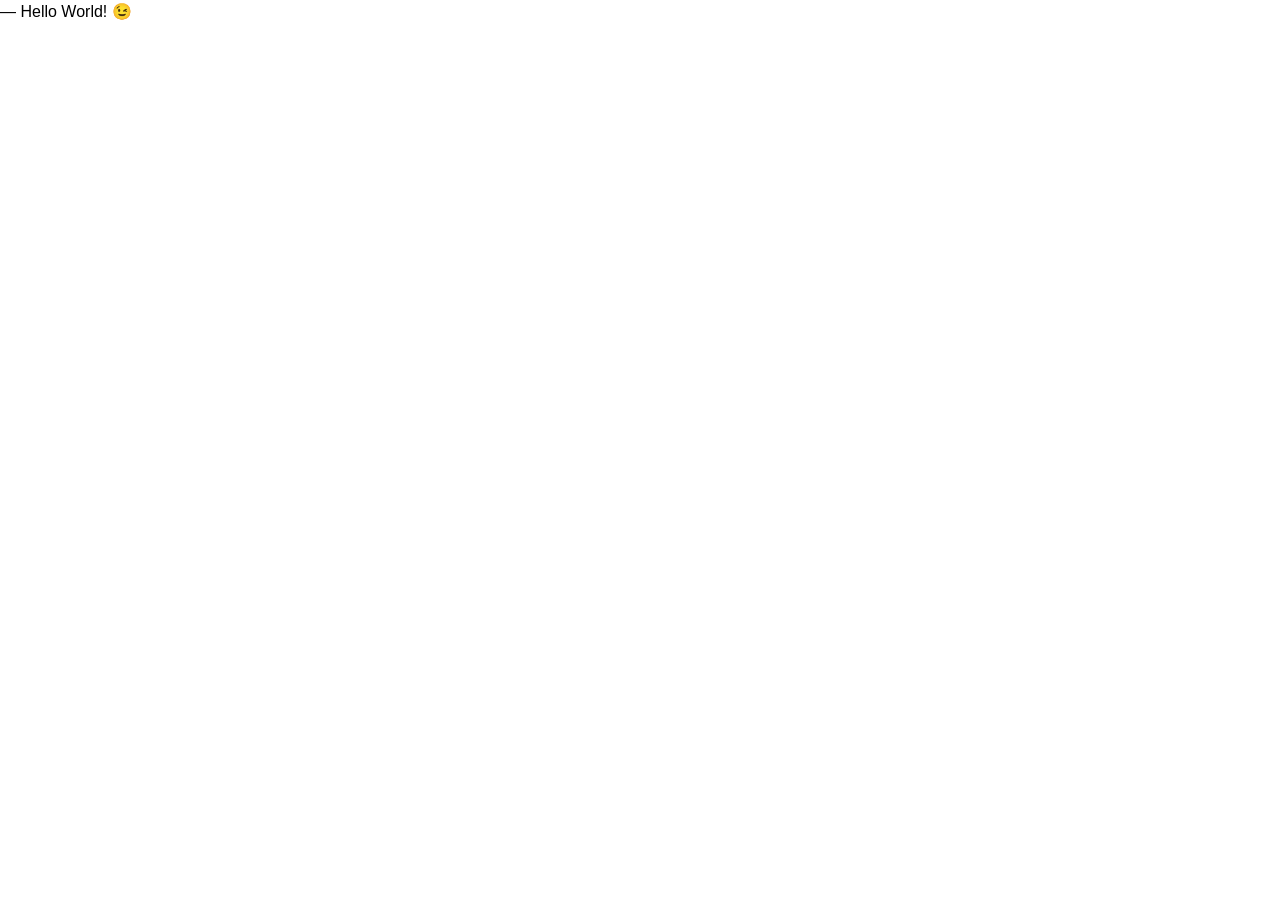
==== index.html @ 20894526 "style: add base stylesheet" ====
<!DOCTYPE html>
<html>
<head>
  <meta charset="UTF-8" />
  <meta name="viewport" content="width=device-width, initial-scale=1" />
  <link rel="stylesheet" href="styles.css" />
  <title>Résumé</title>
</head>
<body>
— Hello World! &#x1F609;
</body>
</html>
---- styles.css ----
* {
  margin: 0;
  padding: 0;
  box-sizing: border-box;
}

body {
  font-family: Arial, Helvetica, sans-serif;
  line-height: 1.5;

  --primary-text-color: #181820;
  --secondary-text-color: #5c5c62;
  --durability-text-color: #6a737d9c;
  --icon-color: #6a737d;
  --border-color: #ff9a0045;
  --text-decoration-color: #ff9a00;
}

.container {
  margin: 0 auto;
  padding: 0 30px;
  max-width: 900px;
}

.fh {
  display: flex;
  flex-direction: row;
  justify-content: space-between;
}

.fv {
  display: flex;
  flex-direction: column;
  justify-content: space-between;
}

.resume {
  margin: 50px auto;
  border: 1px solid #f5f5f5;
  box-shadow: 1px 1px 7px 7px #f5f5f5;
  padding: 30px 0;
  max-width: 900px;
}

.resume__block {
  border-bottom: 3px solid var(--border-color);
  padding-bottom: 30px;
  margin-bottom: 15px;
}

@media screen and (max-width: 576px) {
  .main-info,
  .contact_info_container {
    flex-direction: column;
  }

  .contact_info_container {
    align-items: center;
  }

  .contact-info__block:not(:last-child) {
    margin-bottom: 20px;
  }

  .experiences {
    margin-right: 0;
  }
}

/* Contact info styles */
.contact-info__header,
.contact-info__sub-header {
  text-align: center;
}

.contact-info__header {
  color: var(--primary-text-color);
  margin-bottom: 15px;
  text-decoration-color: var(--text-decoration-color);
  text-decoration-line: underline;
}

.contact-info__sub-header {
  color: var(--secondary-text-color);
  margin-bottom: 30px;
}

.contact-info__block {
  display: flex;
  flex-direction: column;
  justify-content: space-between;
}

.contact-info__block--center {
  justify-content: center;
}

.contact-info__item {
  color: var(--secondary-text-color);
  text-decoration: none;
  display: flex;
  justify-content: start;
}

.contact-info__item:not(:last-child) {
  margin-bottom: 20px;
}

.contact-info__item-icon-wrapper {
  margin-right: 10px;
  width: 20px;
  display: flex;
  justify-content: center;
}

.contact-info__item-icon path { fill: var(--icon-color); }
.contact-info__item-icon { height: 1.1428rem; vertical-align: text-bottom; }

.contact-info__avatar {
  border-radius: 50%;
  width: 100px;
  height: 100px;
  object-fit: cover;
  border: 3px solid;
  border-color: var(--text-decoration-color);
}

/* Intro & skills */
.intro { display: flex; justify-content: start; }

.intro__icon-wrapper {
  margin-right: 30px;
  width: 30px;
  display: flex;
  justify-content: center;
}

.intro__icon { height: 1.1428rem; vertical-align: text-bottom; }
.intro__icon path { fill: var(--text-decoration-color); }
.intro_text { color: var(--secondary-text-color); text-align: justify; }

.skills__header { color: var(--secondary-text-color); text-align: center; margin-bottom: 15px; }
.skills__text   { color: var(--secondary-text-color); text-align: justify; }

/* Experience / additional */
.experiences { flex: 1 1 60%; margin-right: 50px; }

.experiences__header { color: var(--secondary-text-color); text-align: left; margin-bottom: 20px; }
.experiences__company-header-durability { color: var(--durability-text-color); margin-bottom: 10px; font-size: 15px; }
.experiences__company-header-name { color: var(--primary-text-color); text-decoration: underline; margin-bottom: 20px; }

.experiences__company-project { margin-left: 15px; margin-bottom: 25px; }
.experiences__company-project-role { color: var(--durability-text-color); margin-bottom: 10px; font-size: 15px; }
.experiences__company-project-name { color: var(--primary-text-color); margin-bottom: 10px; }
.experiences__company-project-responsibilities { color: var(--secondary-text-color); padding-left: 20px; }

.additional-info { flex: 1 1 40%; }
.additional-info__education { margin-bottom: 20px; }
.additional-info__education-header { color: var(--secondary-text-color); margin-bottom: 20px; }
.additional-info__education-university-durability { color: var(--durability-text-color); margin-bottom: 10px; font-size: 15px; }
.additional-info__education-university-speciality { color: var(--primary-text-color); margin-bottom: 10px; }
.additional-info__education-university-name { color: var(--secondary-text-color); }

.additional-info__languages { margin-bottom: 20px; }
.additional-info__languages-header { color: var(--secondary-text-color); margin-bottom: 20px; }
.additional-info__languages-item { color: var(--secondary-text-color); }
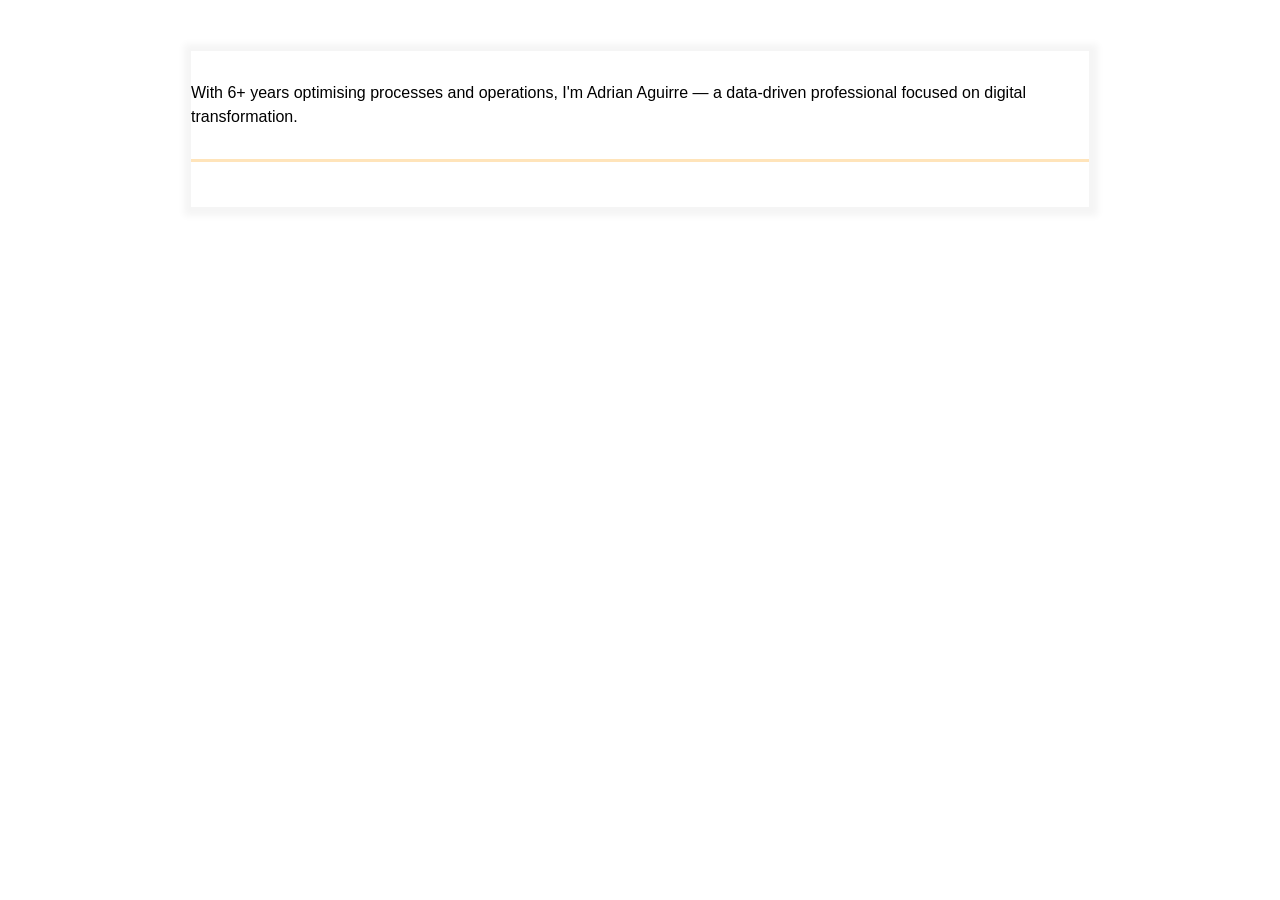
==== commit 00b16e8a: "content: add intro" ====
--- a/index.html
+++ b/index.html
@@ -7,6 +7,8 @@
   <title>Résumé</title>
 </head>
 <body>
-— Hello World! &#x1F609;
+  <main class="resume">
+    <section class="resume__block">With 6+ years optimising processes and operations, I'm Adrian Aguirre — a data‑driven professional focused on digital transformation.</section>
+  </main>
 </body>
 </html> 
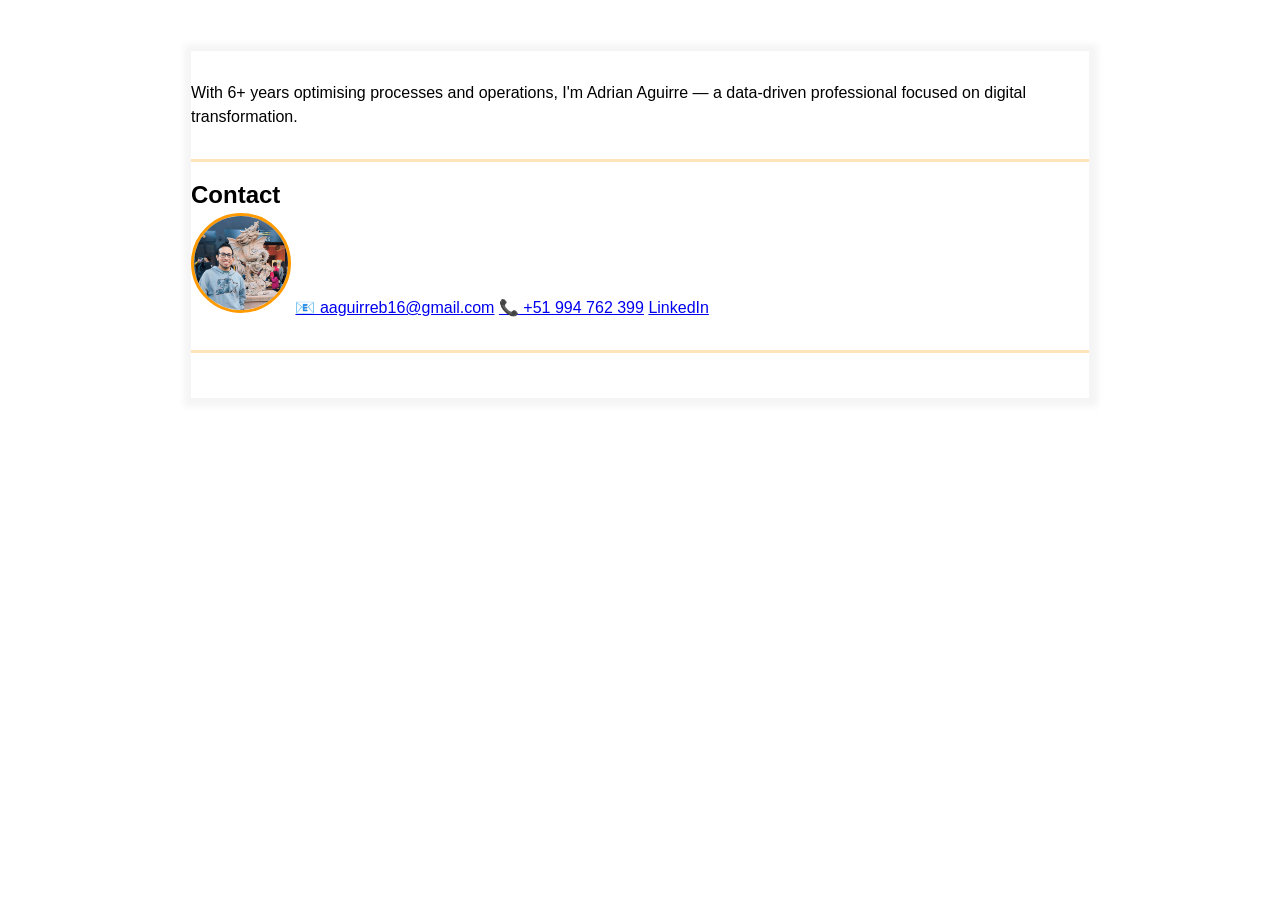
==== commit a5f12b18: "content: add contacts" ====
--- a/index.html
+++ b/index.html
@@ -9,6 +9,13 @@
 <body>
   <main class="resume">
     <section class="resume__block">With 6+ years optimising processes and operations, I'm Adrian Aguirre — a data‑driven professional focused on digital transformation.</section>
+    <section class="resume__block">
+      <h2>Contact</h2>
+      <img src="assets/avatar.png" alt="Avatar" class="contact-info__avatar">
+      <a href="mailto:aaguirreb16@gmail.com">📧 aaguirreb16@gmail.com</a>
+      <a href="tel:+51994762399">📞 +51 994 762 399</a>
+      <a href="https://www.linkedin.com/in/adragui/">LinkedIn</a>
+    </section>
   </main>
 </body>
 </html> 
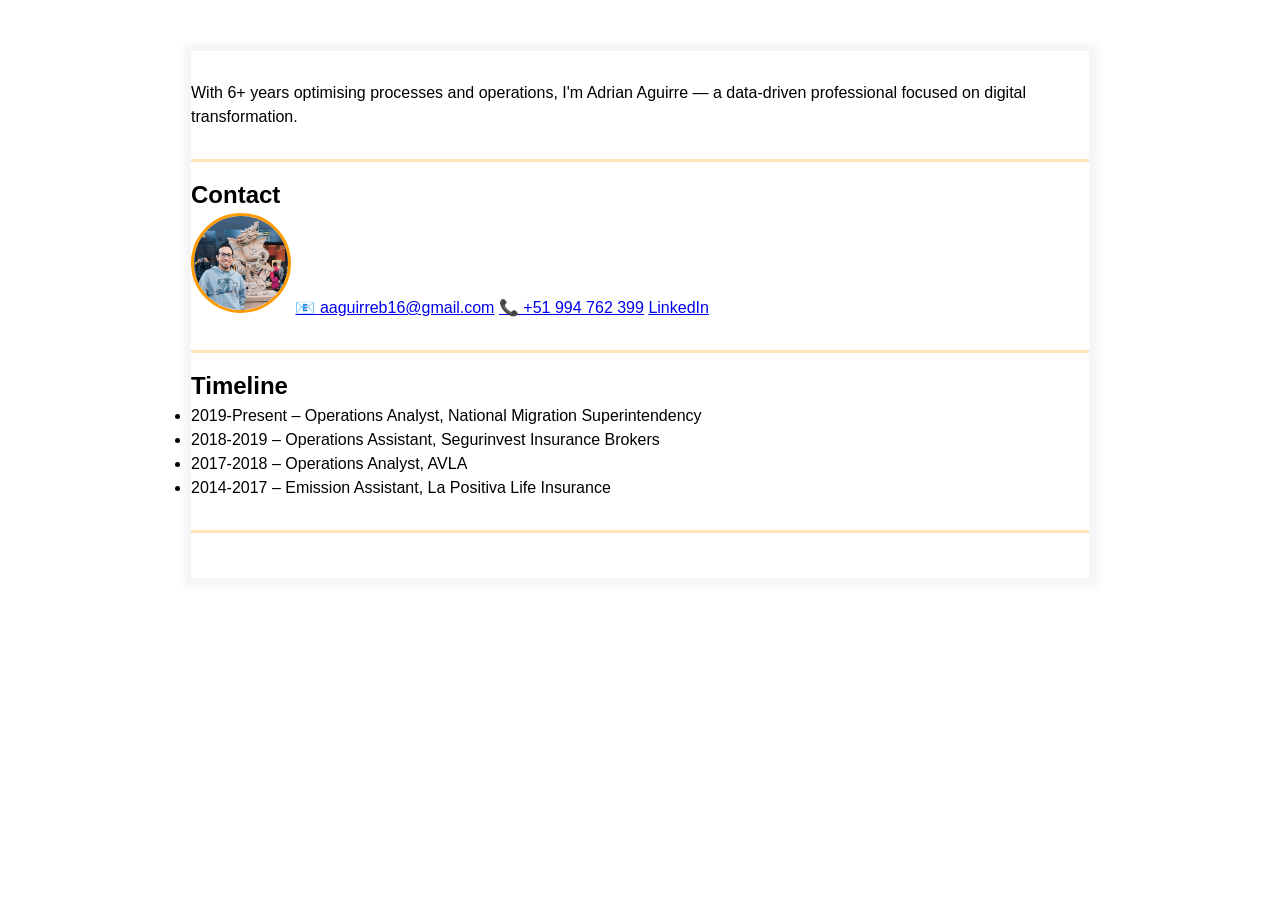
==== commit 3c06cfda: "content: add timeline" ====
--- a/index.html
+++ b/index.html
@@ -16,6 +16,15 @@
       <a href="tel:+51994762399">📞 +51 994 762 399</a>
       <a href="https://www.linkedin.com/in/adragui/">LinkedIn</a>
     </section>
+    <section class="resume__block">
+      <h2>Timeline</h2>
+      <ul>
+        <li>2019‑Present – Operations Analyst, National Migration Superintendency</li>
+        <li>2018‑2019 – Operations Assistant, Segurinvest Insurance Brokers</li>
+        <li>2017‑2018 – Operations Analyst, AVLA</li>
+        <li>2014‑2017 – Emission Assistant, La Positiva Life Insurance</li>
+      </ul>
+    </section>
   </main>
 </body>
 </html> 
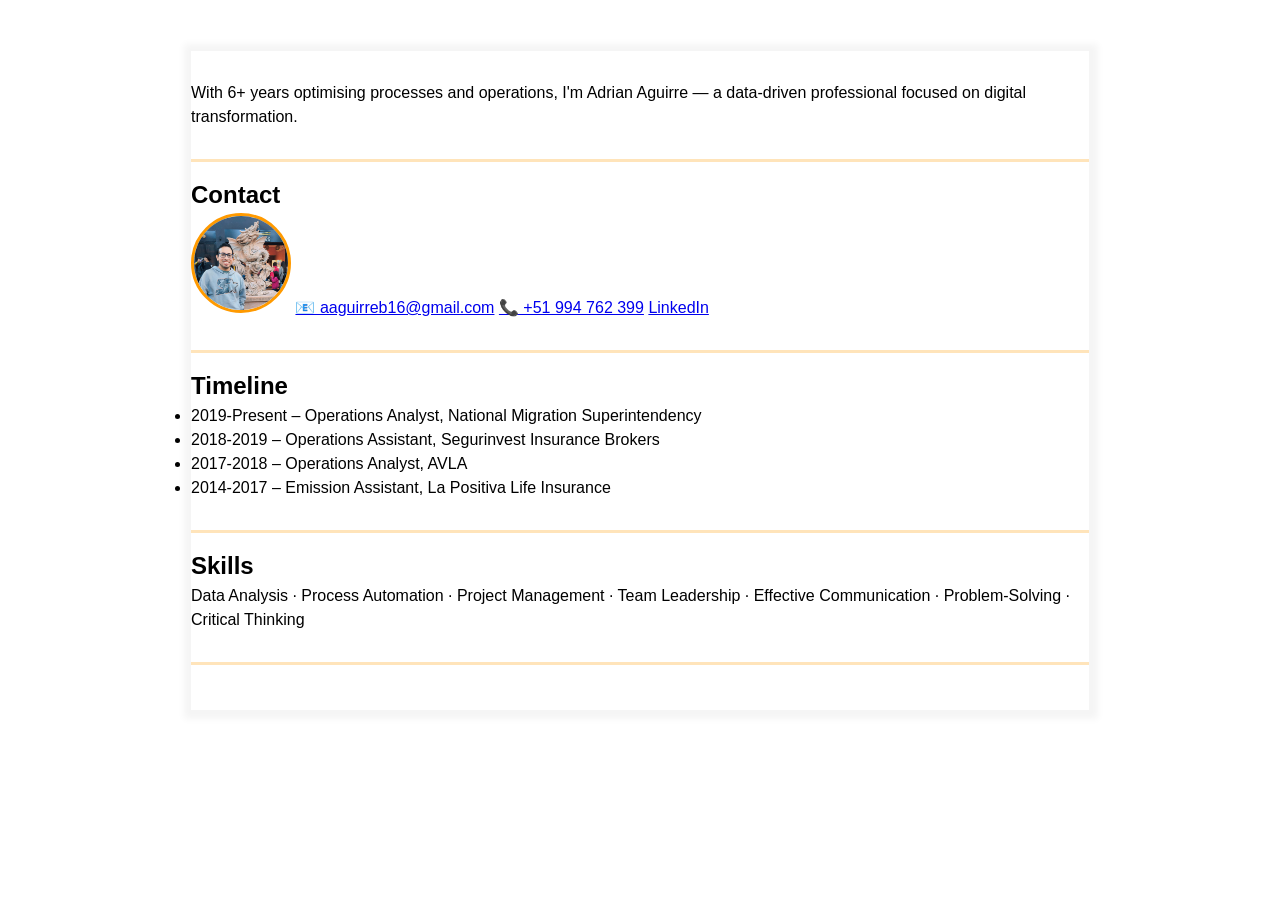
==== commit a7e15ccd: "content: add skills" ====
--- a/index.html
+++ b/index.html
@@ -25,6 +25,10 @@
         <li>2014‑2017 – Emission Assistant, La Positiva Life Insurance</li>
       </ul>
     </section>
+    <section class="resume__block">
+      <h2>Skills</h2>
+      <p>Data Analysis · Process Automation · Project Management · Team Leadership · Effective Communication · Problem‑Solving · Critical Thinking</p>
+    </section>
   </main>
 </body>
 </html> 
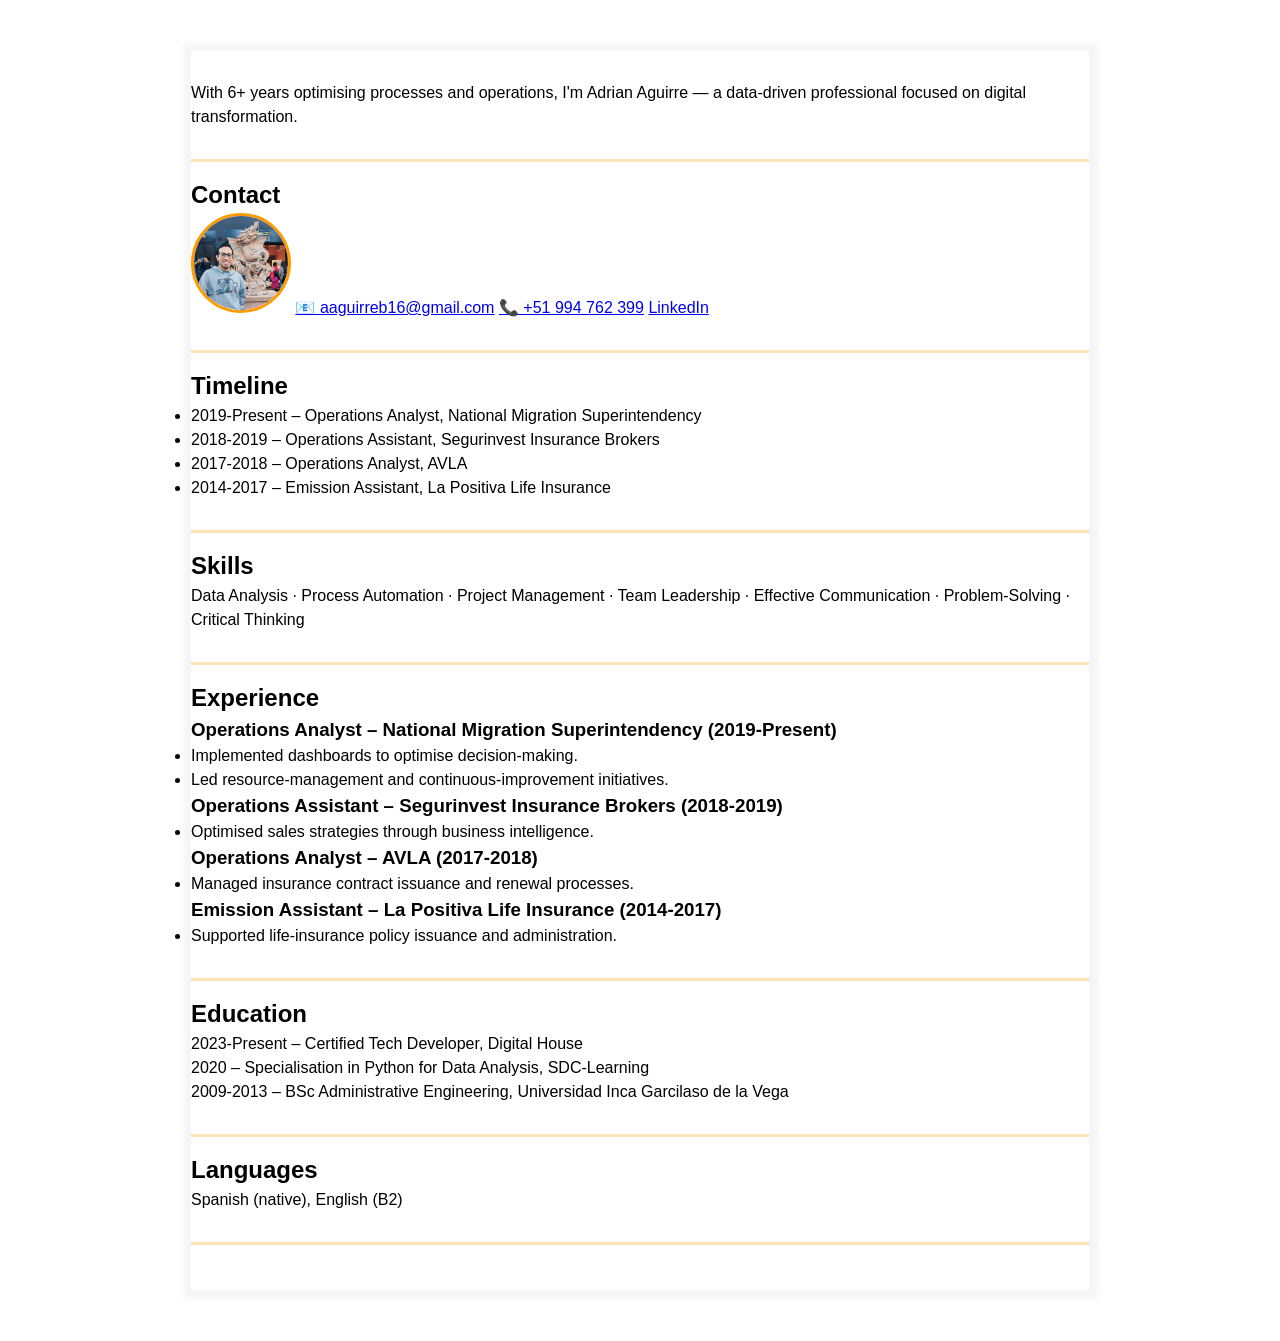
==== commit 1e9a1cb3: "content: add experience, education & languages" ====
--- a/index.html
+++ b/index.html
@@ -29,6 +29,32 @@
       <h2>Skills</h2>
       <p>Data Analysis · Process Automation · Project Management · Team Leadership · Effective Communication · Problem‑Solving · Critical Thinking</p>
     </section>
+    <section class="resume__block">
+      <h2>Experience</h2>
+      <h3>Operations Analyst – National Migration Superintendency (2019‑Present)</h3>
+      <ul>
+        <li>Implemented dashboards to optimise decision‑making.</li>
+        <li>Led resource‑management and continuous‑improvement initiatives.</li>
+      </ul>
+      <h3>Operations Assistant – Segurinvest Insurance Brokers (2018‑2019)</h3>
+      <ul><li>Optimised sales strategies through business intelligence.</li></ul>
+      <h3>Operations Analyst – AVLA (2017‑2018)</h3>
+      <ul><li>Managed insurance contract issuance and renewal processes.</li></ul>
+      <h3>Emission Assistant – La Positiva Life Insurance (2014‑2017)</h3>
+      <ul><li>Supported life‑insurance policy issuance and administration.</li></ul>
+    </section>
+
+    <section class="resume__block">
+      <h2>Education</h2>
+      <p>2023‑Present – Certified Tech Developer, Digital House</p>
+      <p>2020 – Specialisation in Python for Data Analysis, SDC‑Learning</p>
+      <p>2009‑2013 – BSc Administrative Engineering, Universidad Inca Garcilaso de la Vega</p>
+    </section>
+
+    <section class="resume__block">
+      <h2>Languages</h2>
+      <p>Spanish (native), English (B2)</p>
+    </section>
   </main>
 </body>
 </html> 
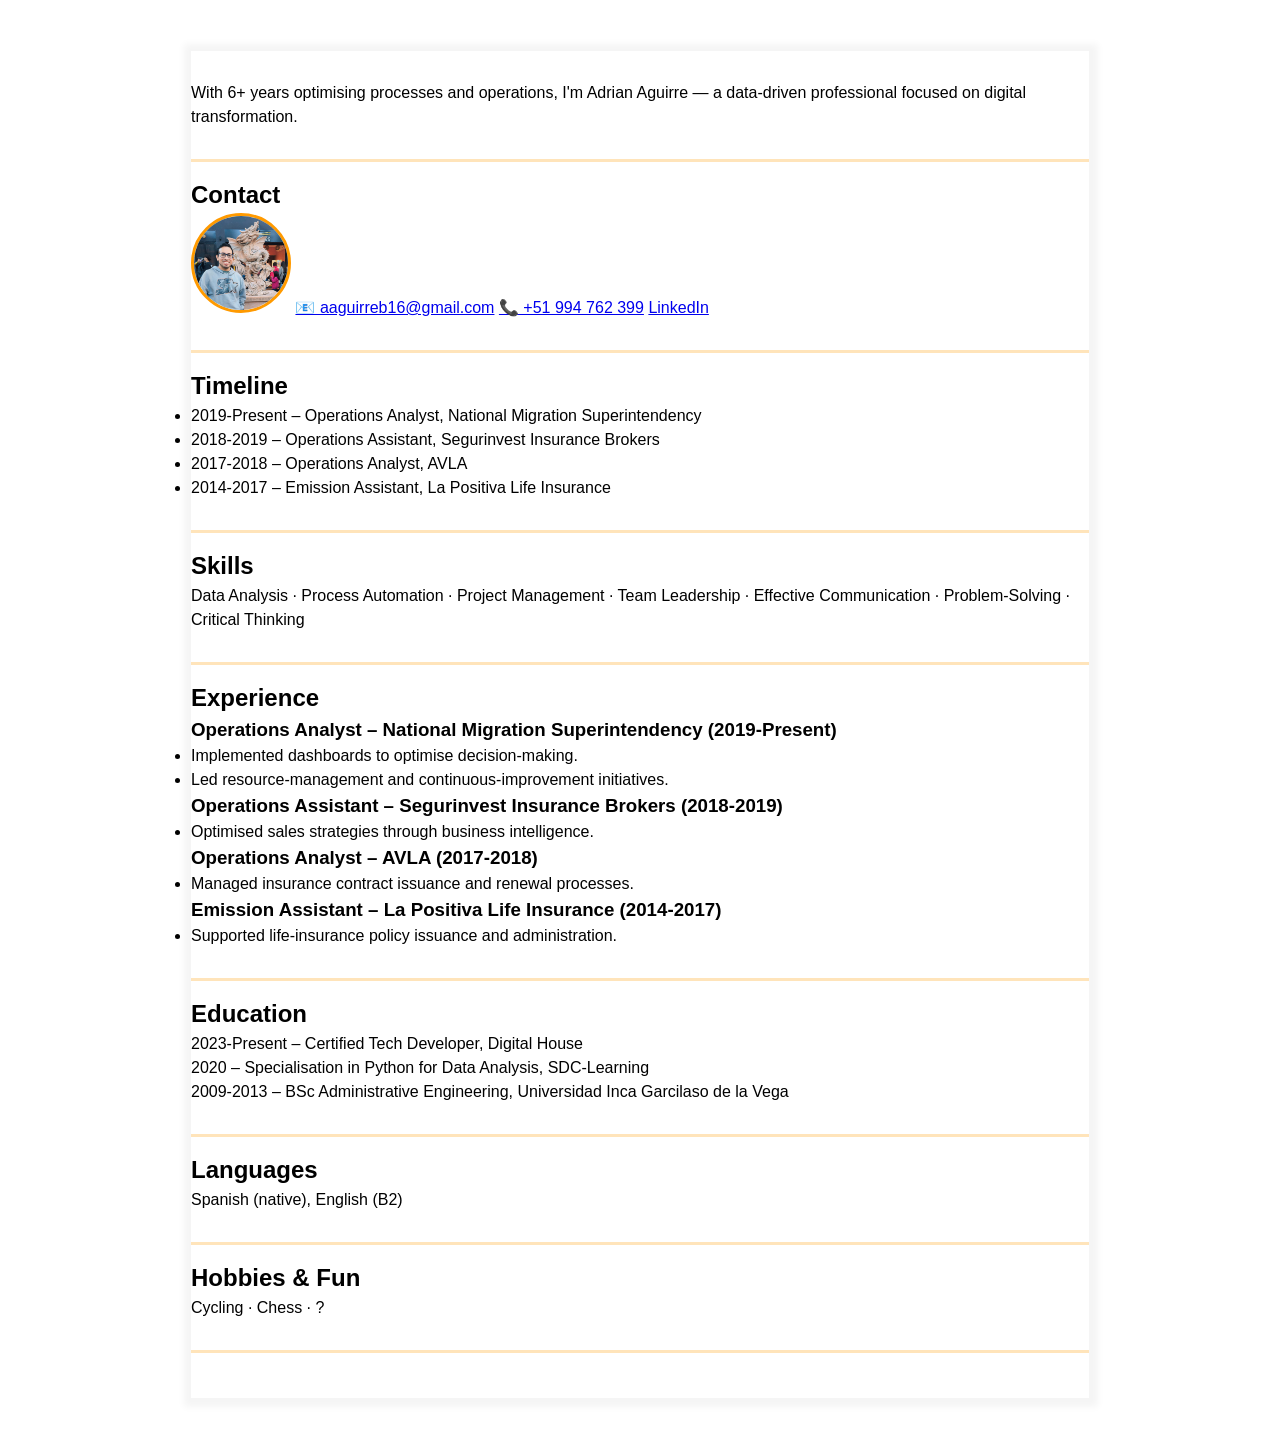
==== commit 5e6349f1: "content: add hobbies & easter‑egg" ====
--- a/index.html
+++ b/index.html
@@ -55,6 +55,18 @@
       <h2>Languages</h2>
       <p>Spanish (native), English (B2)</p>
     </section>
+
+    <section class="resume__block">
+      <h2>Hobbies & Fun</h2>
+      <p>Cycling · Chess · <span id="konami">?</span></p>
+    </section>
+    <script>
+    document.addEventListener('keydown',k=>{
+      const d=['ArrowUp','ArrowUp','ArrowDown','ArrowDown','ArrowLeft','ArrowRight','ArrowLeft','ArrowRight','b','a'];
+      window.seq=[...(window.seq||[]),k.key]; window.seq.splice(-d.length-1);
+      if(d.every((c,i)=>window.seq.slice(-d.length)[i]===c)) document.getElementById('konami').textContent='🎉';
+    });
+    </script>
   </main>
 </body>
 </html> 
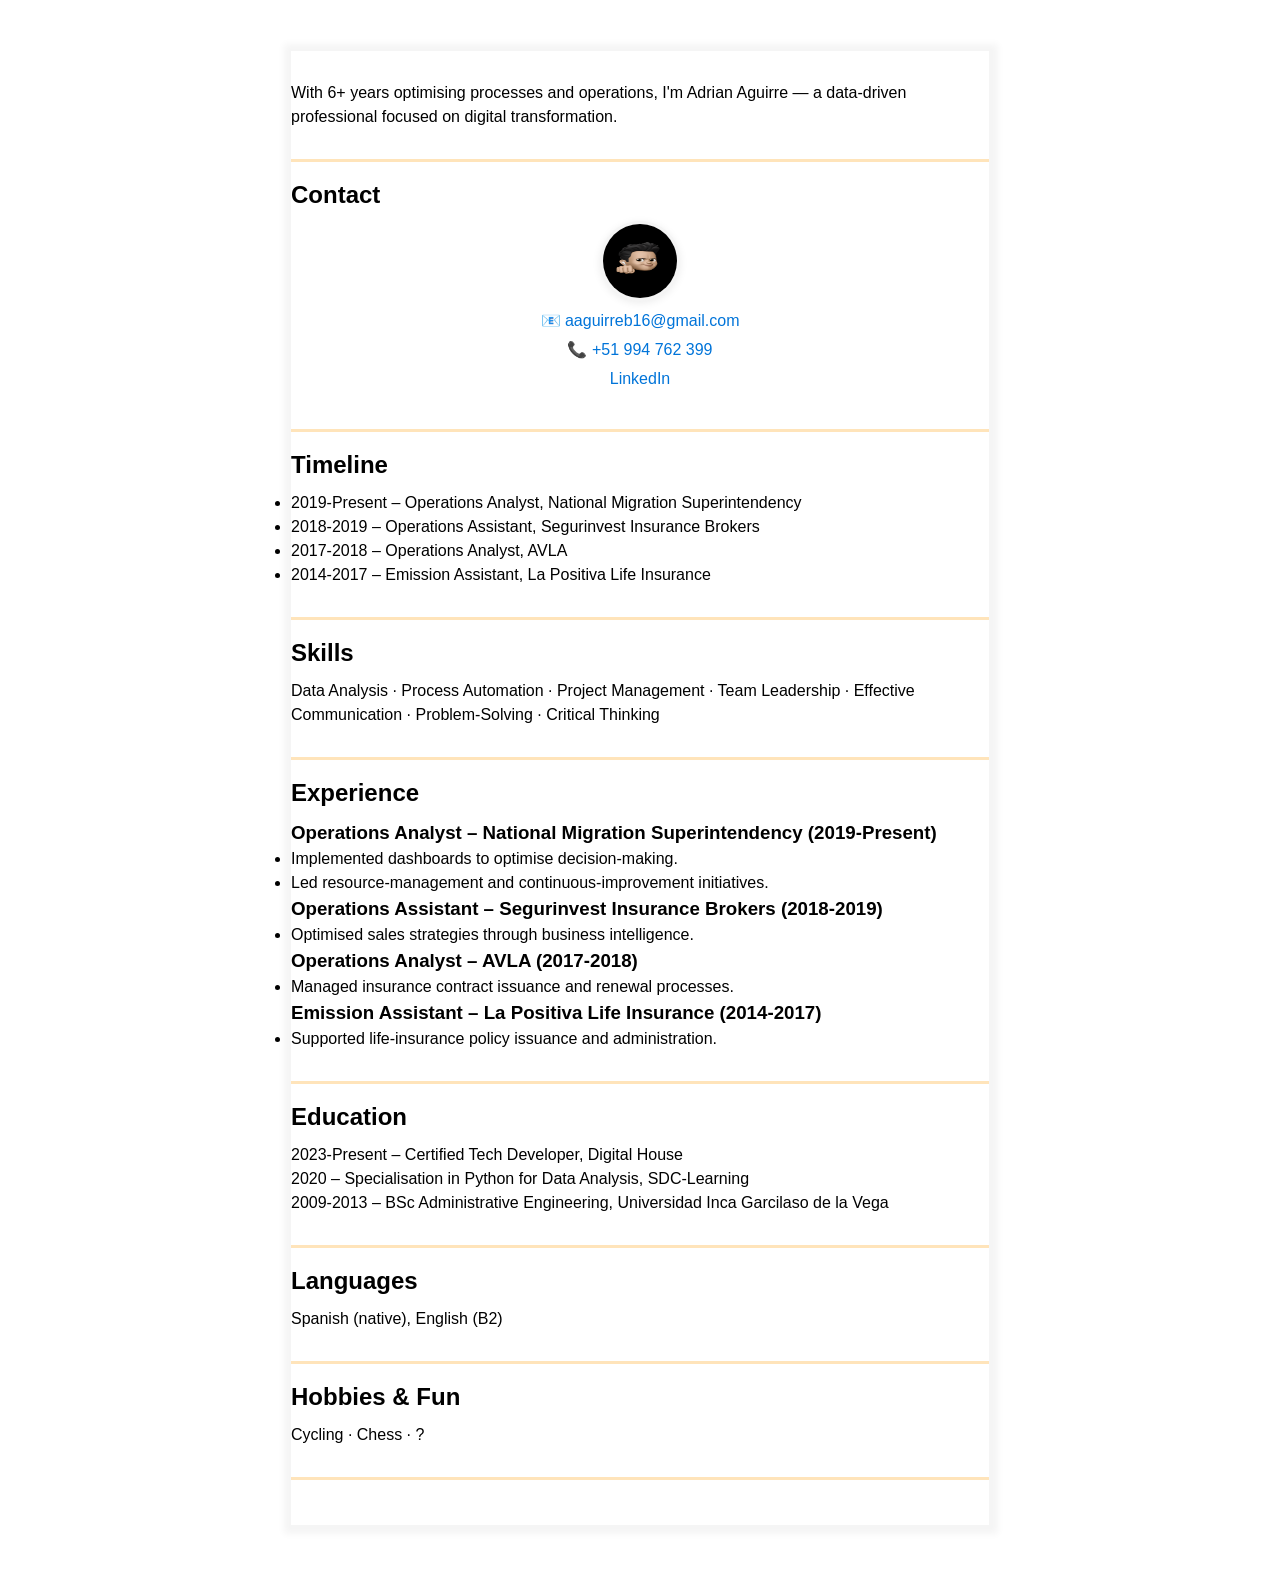
==== commit 92edf746: "fix: mejorar diseño de contacto y ajustar ancho del contenedor" ====
--- a/index.html
+++ b/index.html
@@ -12,9 +12,11 @@
     <section class="resume__block">
       <h2>Contact</h2>
       <img src="assets/avatar.png" alt="Avatar" class="contact-info__avatar">
-      <a href="mailto:aaguirreb16@gmail.com">📧 aaguirreb16@gmail.com</a>
-      <a href="tel:+51994762399">📞 +51 994 762 399</a>
-      <a href="https://www.linkedin.com/in/adragui/">LinkedIn</a>
+      <div class="contact-links">
+        <a href="mailto:aaguirreb16@gmail.com">📧 aaguirreb16@gmail.com</a>
+        <a href="tel:+51994762399">📞 +51 994 762 399</a>
+        <a href="https://www.linkedin.com/in/adragui/">LinkedIn</a>
+      </div>
     </section>
     <section class="resume__block">
       <h2>Timeline</h2>
--- a/styles.css
+++ b/styles.css
@@ -16,10 +16,10 @@
   --text-decoration-color: #ff9a00;
 }
 
-.container {
-  margin: 0 auto;
-  padding: 0 30px;
-  max-width: 900px;
+.container, .resume {
+  max-width: 700px;
+  width: 100%;
+  box-sizing: border-box;
 }
 
 .fh {
@@ -39,7 +39,6 @@
   border: 1px solid #f5f5f5;
   box-shadow: 1px 1px 7px 7px #f5f5f5;
   padding: 30px 0;
-  max-width: 900px;
 }
 
 .resume__block {
@@ -48,6 +47,30 @@
   margin-bottom: 15px;
 }
 
+.resume__block h2 {
+  margin-top: 0;
+  margin-bottom: 0.5rem;
+}
+
+.resume__block .contact-links {
+  display: flex;
+  flex-direction: column;
+  align-items: center;
+  gap: 0.3rem;
+  margin-bottom: 0.5rem;
+}
+
+.resume__block .contact-links a {
+  color: #0074d9;
+  text-decoration: none;
+  font-size: 1rem;
+  transition: color 0.2s;
+}
+.resume__block .contact-links a:hover {
+  color: #005fa3;
+  text-decoration: underline;
+}
+
 @media screen and (max-width: 576px) {
   .main-info,
   .contact_info_container {
@@ -64,6 +87,19 @@
 
   .experiences {
     margin-right: 0;
+  }
+}
+
+@media (max-width: 600px) {
+  .contact-info__avatar {
+    width: 60px;
+    height: 60px;
+  }
+}
+
+@media (max-width: 700px) {
+  .container, .resume {
+    padding: 0 10px;
   }
 }
 
@@ -117,12 +153,14 @@
 .contact-info__item-icon { height: 1.1428rem; vertical-align: text-bottom; }
 
 .contact-info__avatar {
+  display: block;
+  margin: 0 auto 0.5rem auto;
+  width: 80px;
+  height: 80px;
   border-radius: 50%;
-  width: 100px;
-  height: 100px;
-  object-fit: cover;
-  border: 3px solid;
-  border-color: var(--text-decoration-color);
+  border: 3px solid #f5f5f5;
+  box-shadow: 0 2px 8px rgba(0,0,0,0.08);
+  background: #fff;
 }
 
 /* Intro & skills */
